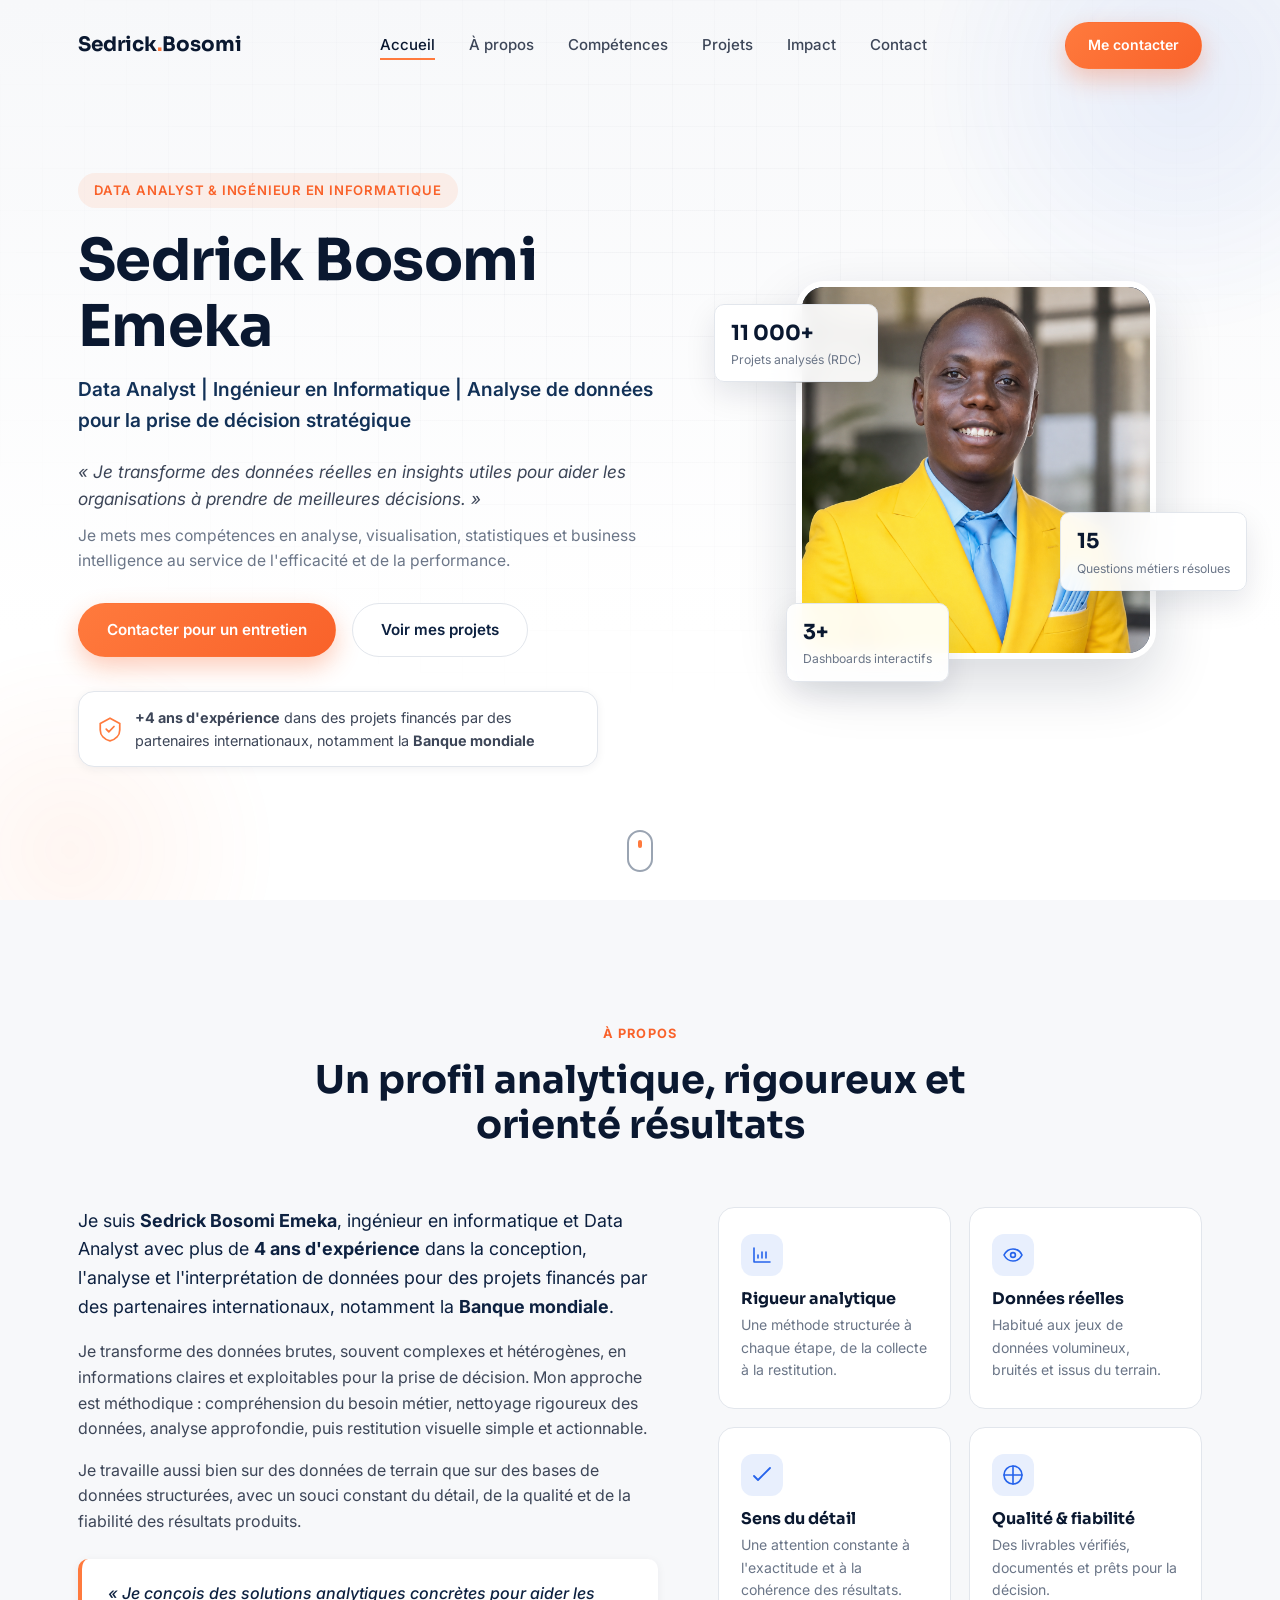
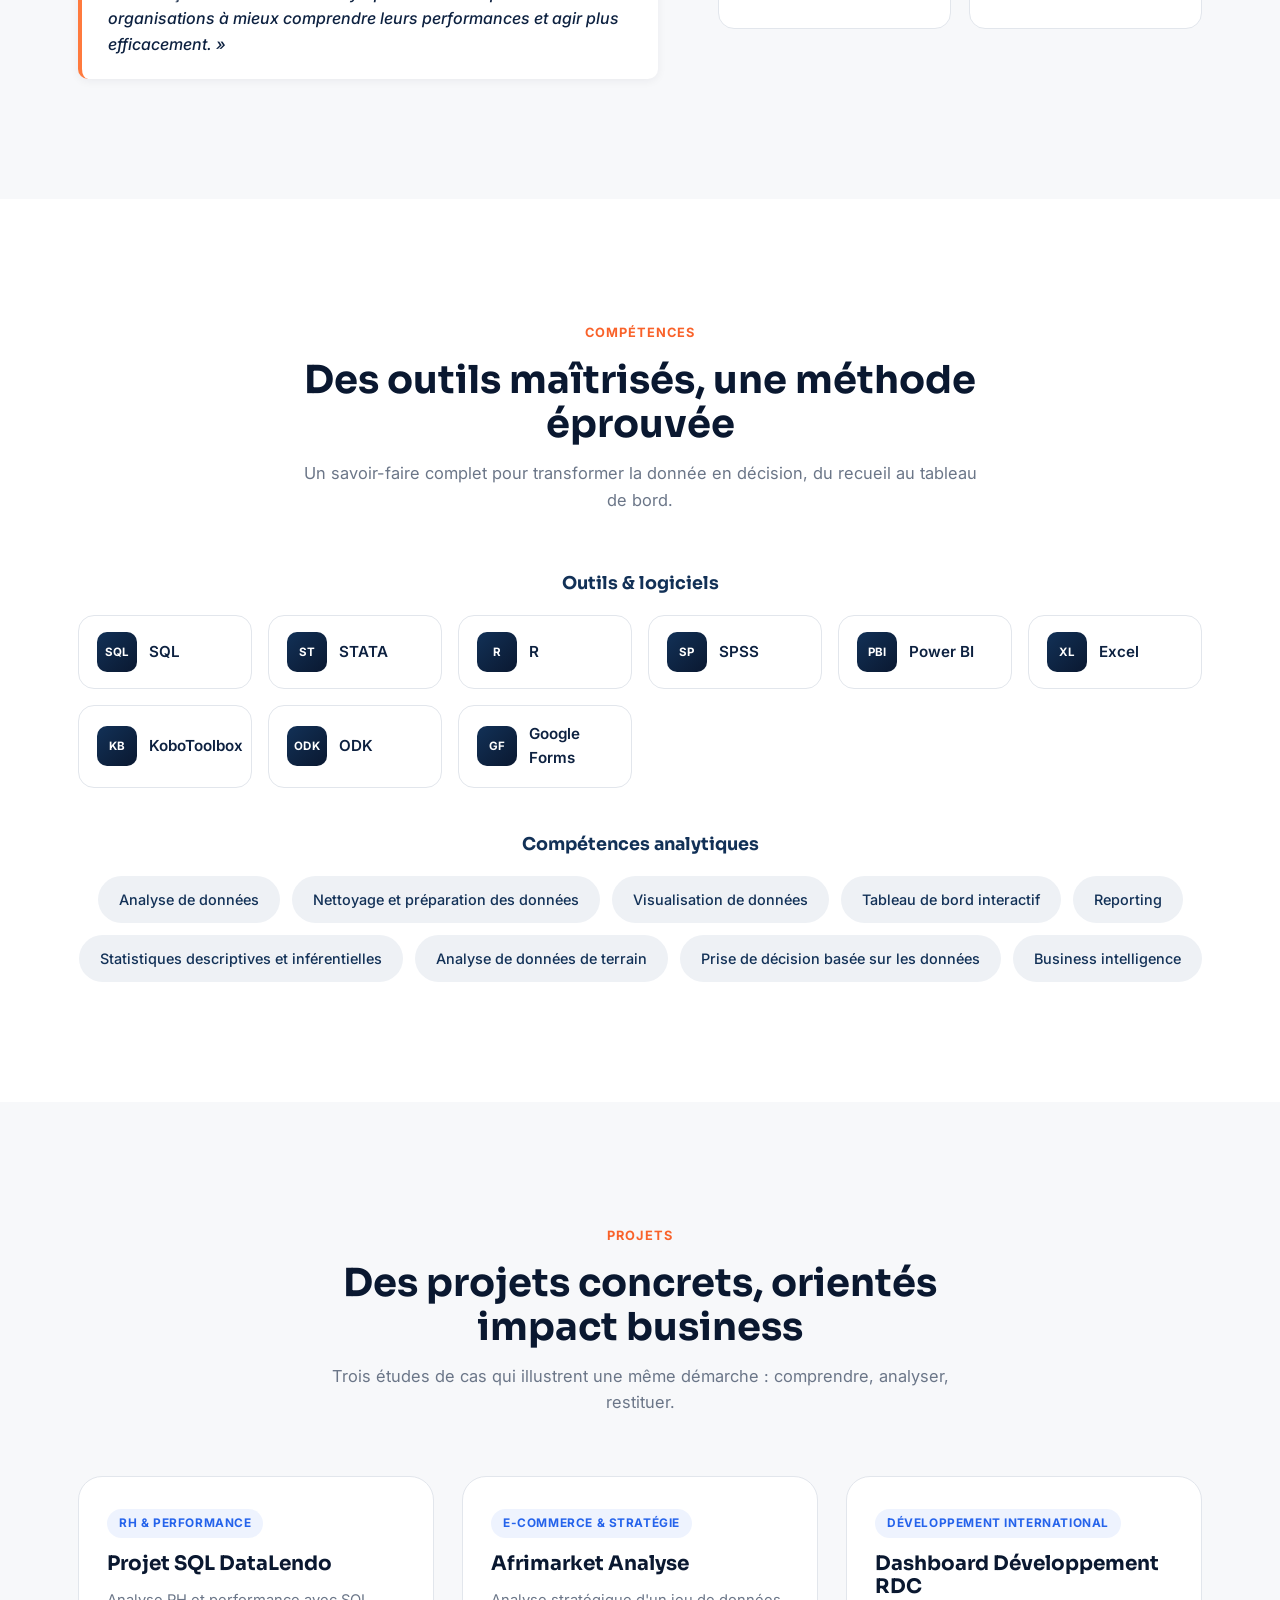
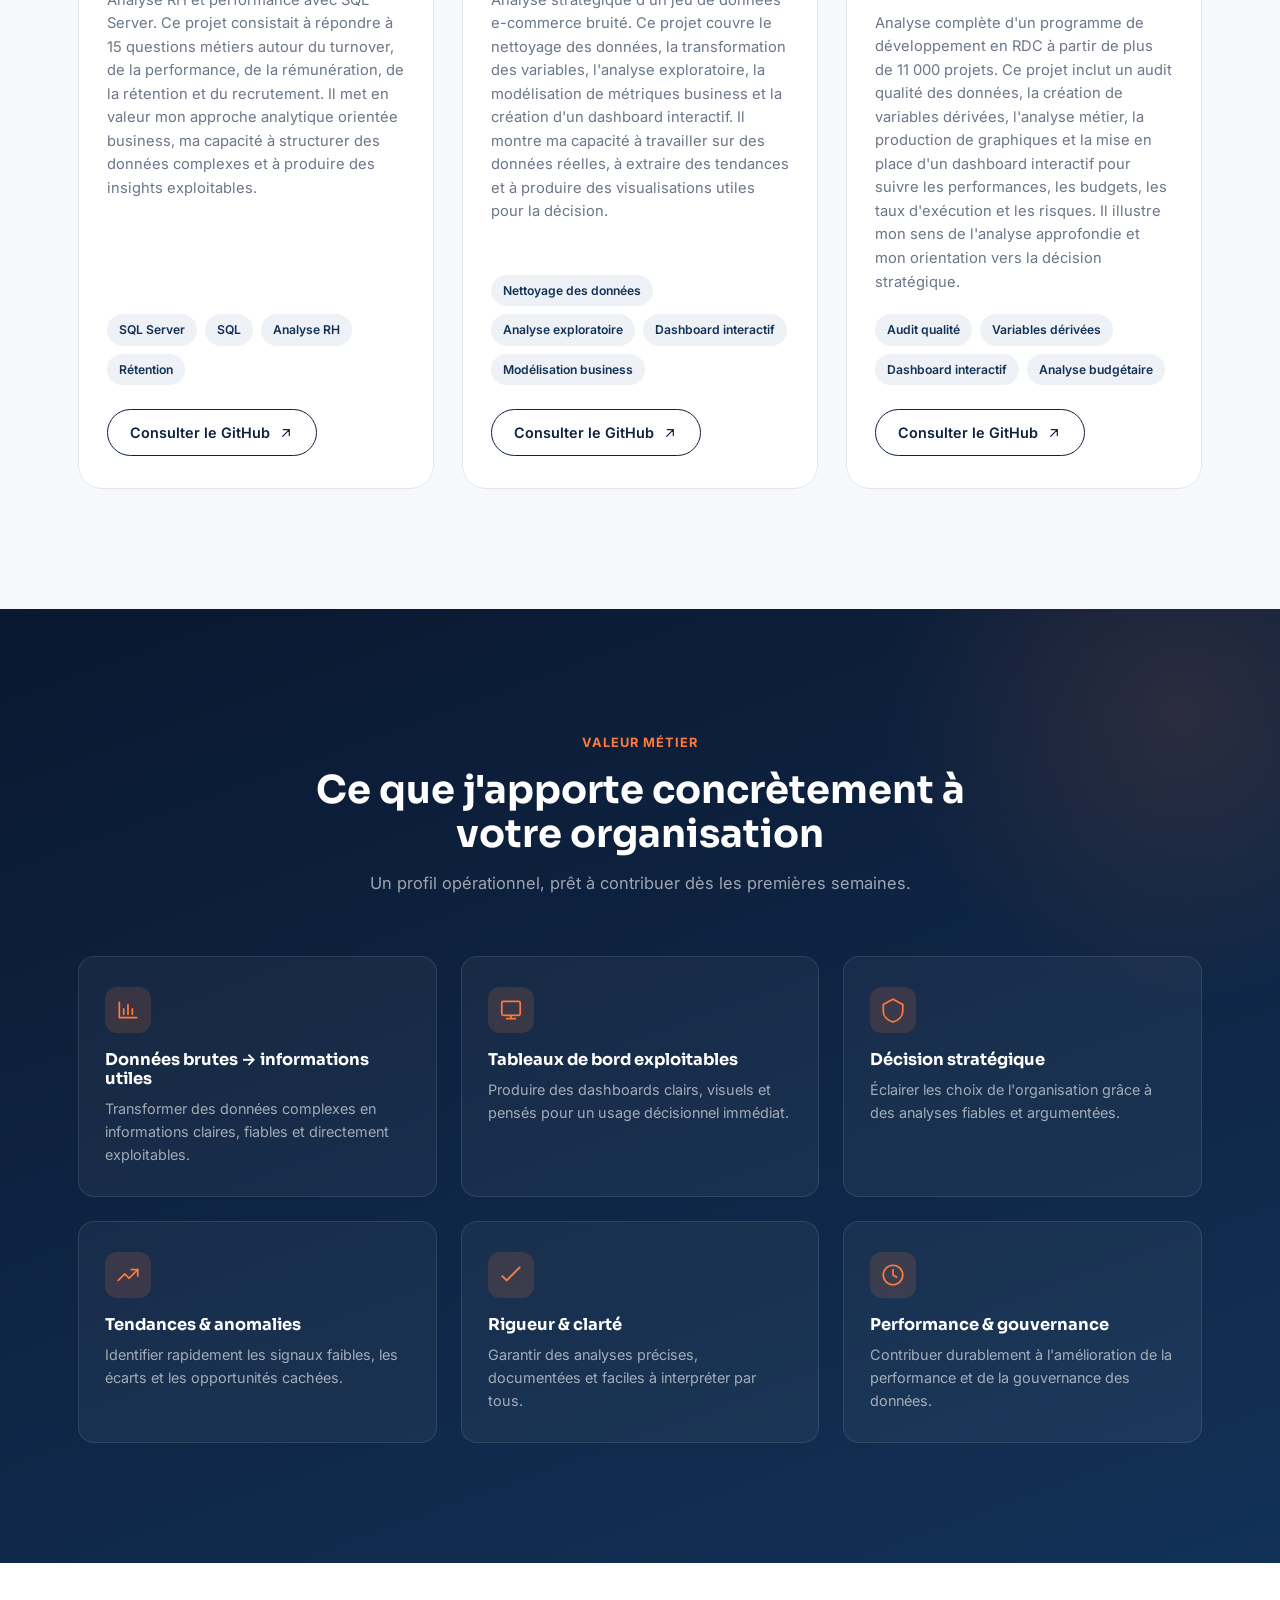
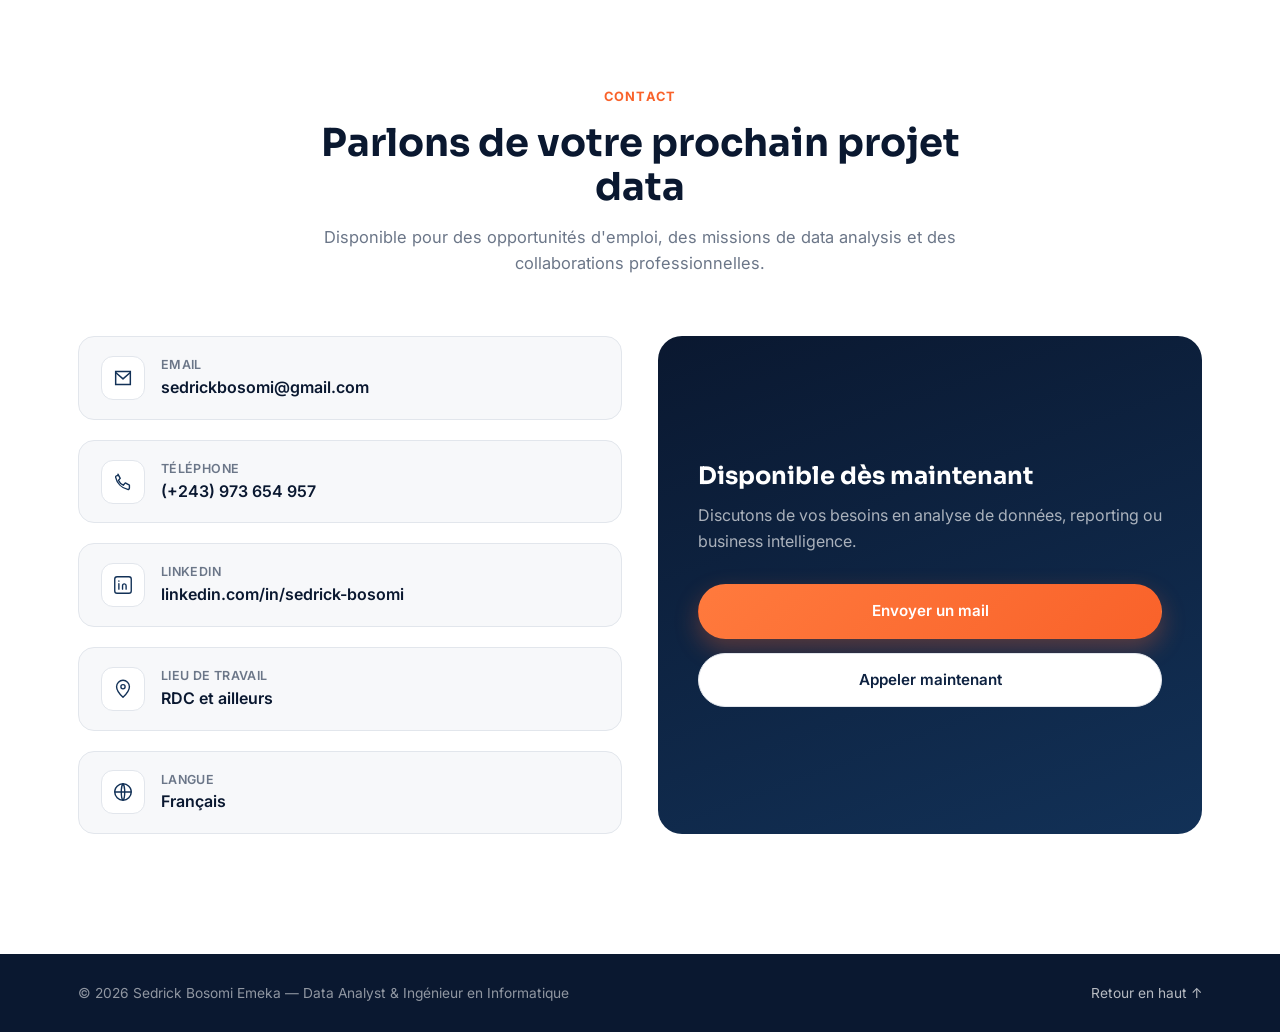
==== index.html @ 761e0c71 "Initial commit: portfolio Sedrick Bosomi Emeka Site vitrine one-page (HTML/CSS/JS) pour Data Analyst" ====
<!DOCTYPE html>
<html lang="fr">
<head>
<meta charset="UTF-8">
<meta name="viewport" content="width=device-width, initial-scale=1.0">
<title>Sedrick Bosomi Emeka — Data Analyst & Ingénieur en Informatique</title>
<meta name="description" content="Sedrick Bosomi Emeka, Data Analyst et Ingénieur en Informatique. Plus de 4 ans d'expérience en analyse de données, tableaux de bord et business intelligence pour des projets financés par des partenaires internationaux, dont la Banque mondiale.">
<meta name="keywords" content="Data Analyst, Ingénieur informatique, SQL, Power BI, STATA, R, SPSS, Analyse de données, Business Intelligence, RDC">
<meta name="author" content="Sedrick Bosomi Emeka">

<meta property="og:type" content="website">
<meta property="og:title" content="Sedrick Bosomi Emeka — Data Analyst & Ingénieur en Informatique">
<meta property="og:description" content="Je transforme des données réelles en insights utiles pour aider les organisations à prendre de meilleures décisions.">
<meta property="og:image" content="assets/prof.png">

<link rel="icon" type="image/png" href="assets/prof.png">

<link rel="preconnect" href="https://fonts.googleapis.com">
<link rel="preconnect" href="https://fonts.gstatic.com" crossorigin>
<link href="https://fonts.googleapis.com/css2?family=Sora:wght@400;500;600;700;800&family=Inter:wght@400;500;600;700&display=swap" rel="stylesheet">

<link rel="stylesheet" href="css/style.css">
</head>
<body>

<div id="progress-bar"></div>

<header class="site-header" id="site-header">
  <div class="container header-inner">
    <a href="#accueil" class="logo">Sedrick<span>.</span>Bosomi</a>

    <nav class="main-nav" id="main-nav">
      <ul>
        <li><a href="#accueil" class="nav-link active">Accueil</a></li>
        <li><a href="#apropos" class="nav-link">À propos</a></li>
        <li><a href="#competences" class="nav-link">Compétences</a></li>
        <li><a href="#projets" class="nav-link">Projets</a></li>
        <li><a href="#impact" class="nav-link">Impact</a></li>
        <li><a href="#contact" class="nav-link">Contact</a></li>
      </ul>
    </nav>

    <a href="#contact" class="btn btn-primary btn-nav">Me contacter</a>

    <button class="nav-toggle" id="nav-toggle" aria-label="Ouvrir le menu" aria-expanded="false">
      <span></span><span></span><span></span>
    </button>
  </div>
</header>

<main>

  <!-- ================= HERO ================= -->
  <section id="accueil" class="hero">
    <div class="hero-bg-shape shape-1"></div>
    <div class="hero-bg-shape shape-2"></div>
    <div class="hero-grid-overlay"></div>

    <div class="container hero-inner">
      <div class="hero-text reveal">
        <span class="eyebrow">Data Analyst &amp; Ingénieur en Informatique</span>
        <h1>Sedrick Bosomi Emeka</h1>
        <p class="hero-role">Data Analyst | Ingénieur en Informatique | Analyse de données pour la prise de décision stratégique</p>

        <p class="hero-tagline">« Je transforme des données réelles en insights utiles pour aider les organisations à prendre de meilleures décisions. »</p>
        <p class="hero-tagline hero-tagline-secondary">Je mets mes compétences en analyse, visualisation, statistiques et business intelligence au service de l'efficacité et de la performance.</p>

        <div class="hero-cta">
          <a href="#contact" class="btn btn-primary">Contacter pour un entretien</a>
          <a href="#projets" class="btn btn-secondary">Voir mes projets</a>
        </div>

        <div class="hero-badge">
          <svg viewBox="0 0 24 24" class="icon"><path d="M12 2 3 7v6c0 5 3.8 8.7 9 10 5.2-1.3 9-5 9-10V7l-9-5Z" fill="none" stroke="currentColor" stroke-width="1.6"/><path d="m8.5 12.2 2.4 2.4 4.8-4.9" fill="none" stroke="currentColor" stroke-width="1.6" stroke-linecap="round" stroke-linejoin="round"/></svg>
          <span><strong>+4 ans d'expérience</strong> dans des projets financés par des partenaires internationaux, notamment la <strong>Banque mondiale</strong></span>
        </div>
      </div>

      <div class="hero-visual reveal">
        <div class="hero-photo-frame">
          <img src="assets/prof.png" alt="Portrait de Sedrick Bosomi Emeka" class="hero-photo">
        </div>

        <div class="float-card card-1">
          <span class="float-number">11 000+</span>
          <span class="float-label">Projets analysés (RDC)</span>
        </div>
        <div class="float-card card-2">
          <span class="float-number">15</span>
          <span class="float-label">Questions métiers résolues</span>
        </div>
        <div class="float-card card-3">
          <span class="float-number">3+</span>
          <span class="float-label">Dashboards interactifs</span>
        </div>
      </div>
    </div>

    <a href="#apropos" class="scroll-cue" aria-label="Défiler vers le bas">
      <span></span>
    </a>
  </section>

  <!-- ================= A PROPOS ================= -->
  <section id="apropos" class="section apropos">
    <div class="container">
      <div class="section-head reveal">
        <span class="section-tag">À propos</span>
        <h2>Un profil analytique, rigoureux et orienté résultats</h2>
      </div>

      <div class="apropos-grid">
        <div class="apropos-text reveal">
          <p class="lead">Je suis <strong>Sedrick Bosomi Emeka</strong>, ingénieur en informatique et Data Analyst avec plus de <strong>4 ans d'expérience</strong> dans la conception, l'analyse et l'interprétation de données pour des projets financés par des partenaires internationaux, notamment la <strong>Banque mondiale</strong>.</p>

          <p>Je transforme des données brutes, souvent complexes et hétérogènes, en informations claires et exploitables pour la prise de décision. Mon approche est méthodique : compréhension du besoin métier, nettoyage rigoureux des données, analyse approfondie, puis restitution visuelle simple et actionnable.</p>

          <p>Je travaille aussi bien sur des données de terrain que sur des bases de données structurées, avec un souci constant du détail, de la qualité et de la fiabilité des résultats produits.</p>

          <blockquote class="quote-highlight">
            « Je conçois des solutions analytiques concrètes pour aider les organisations à mieux comprendre leurs performances et agir plus efficacement. »
          </blockquote>
        </div>

        <div class="apropos-cards reveal">
          <div class="mini-card">
            <div class="mini-card-icon">
              <svg viewBox="0 0 24 24"><path d="M4 19V5m0 14h16M8 15v-3m4 3V9m4 6v-6" fill="none" stroke="currentColor" stroke-width="1.6" stroke-linecap="round"/></svg>
            </div>
            <h3>Rigueur analytique</h3>
            <p>Une méthode structurée à chaque étape, de la collecte à la restitution.</p>
          </div>
          <div class="mini-card">
            <div class="mini-card-icon">
              <svg viewBox="0 0 24 24"><path d="M3 12c2-4 5-6 9-6s7 2 9 6c-2 4-5 6-9 6s-7-2-9-6Z" fill="none" stroke="currentColor" stroke-width="1.6"/><circle cx="12" cy="12" r="2.4" fill="none" stroke="currentColor" stroke-width="1.6"/></svg>
            </div>
            <h3>Données réelles</h3>
            <p>Habitué aux jeux de données volumineux, bruités et issus du terrain.</p>
          </div>
          <div class="mini-card">
            <div class="mini-card-icon">
              <svg viewBox="0 0 24 24"><path d="m4 13 4 4L20 5" fill="none" stroke="currentColor" stroke-width="1.8" stroke-linecap="round" stroke-linejoin="round"/></svg>
            </div>
            <h3>Sens du détail</h3>
            <p>Une attention constante à l'exactitude et à la cohérence des résultats.</p>
          </div>
          <div class="mini-card">
            <div class="mini-card-icon">
              <svg viewBox="0 0 24 24"><path d="M12 3v18M3 12h18" stroke="currentColor" stroke-width="1.6" stroke-linecap="round"/><circle cx="12" cy="12" r="9" fill="none" stroke="currentColor" stroke-width="1.6"/></svg>
            </div>
            <h3>Qualité &amp; fiabilité</h3>
            <p>Des livrables vérifiés, documentés et prêts pour la décision.</p>
          </div>
        </div>
      </div>
    </div>
  </section>

  <!-- ================= COMPETENCES ================= -->
  <section id="competences" class="section competences">
    <div class="container">
      <div class="section-head reveal">
        <span class="section-tag">Compétences</span>
        <h2>Des outils maîtrisés, une méthode éprouvée</h2>
        <p class="section-sub">Un savoir-faire complet pour transformer la donnée en décision, du recueil au tableau de bord.</p>
      </div>

      <div class="skills-block reveal">
        <h3 class="skills-subtitle">Outils &amp; logiciels</h3>
        <div class="tools-grid">
          <div class="tool-card"><span class="tool-badge">SQL</span><span>SQL</span></div>
          <div class="tool-card"><span class="tool-badge">ST</span><span>STATA</span></div>
          <div class="tool-card"><span class="tool-badge">R</span><span>R</span></div>
          <div class="tool-card"><span class="tool-badge">SP</span><span>SPSS</span></div>
          <div class="tool-card"><span class="tool-badge">PBI</span><span>Power BI</span></div>
          <div class="tool-card"><span class="tool-badge">XL</span><span>Excel</span></div>
          <div class="tool-card"><span class="tool-badge">KB</span><span>KoboToolbox</span></div>
          <div class="tool-card"><span class="tool-badge">ODK</span><span>ODK</span></div>
          <div class="tool-card"><span class="tool-badge">GF</span><span>Google Forms</span></div>
        </div>
      </div>

      <div class="skills-block reveal">
        <h3 class="skills-subtitle">Compétences analytiques</h3>
        <div class="pills-wrap">
          <span class="pill">Analyse de données</span>
          <span class="pill">Nettoyage et préparation des données</span>
          <span class="pill">Visualisation de données</span>
          <span class="pill">Tableau de bord interactif</span>
          <span class="pill">Reporting</span>
          <span class="pill">Statistiques descriptives et inférentielles</span>
          <span class="pill">Analyse de données de terrain</span>
          <span class="pill">Prise de décision basée sur les données</span>
          <span class="pill">Business intelligence</span>
        </div>
      </div>
    </div>
  </section>

  <!-- ================= PROJETS ================= -->
  <section id="projets" class="section projets">
    <div class="container">
      <div class="section-head reveal">
        <span class="section-tag">Projets</span>
        <h2>Des projets concrets, orientés impact business</h2>
        <p class="section-sub">Trois études de cas qui illustrent une même démarche : comprendre, analyser, restituer.</p>
      </div>

      <div class="projects-grid">

        <article class="project-card reveal">
          <div class="project-top">
            <span class="project-category">RH &amp; Performance</span>
            <h3>Projet SQL DataLendo</h3>
          </div>
          <p class="project-desc">Analyse RH et performance avec SQL Server. Ce projet consistait à répondre à 15 questions métiers autour du turnover, de la performance, de la rémunération, de la rétention et du recrutement. Il met en valeur mon approche analytique orientée business, ma capacité à structurer des données complexes et à produire des insights exploitables.</p>
          <div class="project-tags">
            <span>SQL Server</span><span>SQL</span><span>Analyse RH</span><span>Rétention</span>
          </div>
          <a href="https://github.com/sedrickbosomi-data-analyst/Projet_SQL_DataLendo" target="_blank" rel="noopener noreferrer" class="btn btn-outline project-link">
            Consulter le GitHub
            <svg viewBox="0 0 24 24"><path d="M7 17 17 7M8 7h9v9" fill="none" stroke="currentColor" stroke-width="1.8" stroke-linecap="round" stroke-linejoin="round"/></svg>
          </a>
        </article>

        <article class="project-card reveal">
          <div class="project-top">
            <span class="project-category">E-commerce &amp; Stratégie</span>
            <h3>Afrimarket Analyse</h3>
          </div>
          <p class="project-desc">Analyse stratégique d'un jeu de données e-commerce bruité. Ce projet couvre le nettoyage des données, la transformation des variables, l'analyse exploratoire, la modélisation de métriques business et la création d'un dashboard interactif. Il montre ma capacité à travailler sur des données réelles, à extraire des tendances et à produire des visualisations utiles pour la décision.</p>
          <div class="project-tags">
            <span>Nettoyage des données</span><span>Analyse exploratoire</span><span>Dashboard interactif</span><span>Modélisation business</span>
          </div>
          <a href="https://github.com/sedrickbosomi-data-analyst/afrimarket-analyse" target="_blank" rel="noopener noreferrer" class="btn btn-outline project-link">
            Consulter le GitHub
            <svg viewBox="0 0 24 24"><path d="M7 17 17 7M8 7h9v9" fill="none" stroke="currentColor" stroke-width="1.8" stroke-linecap="round" stroke-linejoin="round"/></svg>
          </a>
        </article>

        <article class="project-card reveal">
          <div class="project-top">
            <span class="project-category">Développement international</span>
            <h3>Dashboard Développement RDC</h3>
          </div>
          <p class="project-desc">Analyse complète d'un programme de développement en RDC à partir de plus de 11 000 projets. Ce projet inclut un audit qualité des données, la création de variables dérivées, l'analyse métier, la production de graphiques et la mise en place d'un dashboard interactif pour suivre les performances, les budgets, les taux d'exécution et les risques. Il illustre mon sens de l'analyse approfondie et mon orientation vers la décision stratégique.</p>
          <div class="project-tags">
            <span>Audit qualité</span><span>Variables dérivées</span><span>Dashboard interactif</span><span>Analyse budgétaire</span>
          </div>
          <a href="https://github.com/sedrickbosomi-data-analyst/dashboard-developpement-rdc" target="_blank" rel="noopener noreferrer" class="btn btn-outline project-link">
            Consulter le GitHub
            <svg viewBox="0 0 24 24"><path d="M7 17 17 7M8 7h9v9" fill="none" stroke="currentColor" stroke-width="1.8" stroke-linecap="round" stroke-linejoin="round"/></svg>
          </a>
        </article>

      </div>
    </div>
  </section>

  <!-- ================= IMPACT / VALEUR METIER ================= -->
  <section id="impact" class="section impact">
    <div class="container">
      <div class="section-head reveal light">
        <span class="section-tag section-tag-light">Valeur métier</span>
        <h2>Ce que j'apporte concrètement à votre organisation</h2>
        <p class="section-sub section-sub-light">Un profil opérationnel, prêt à contribuer dès les premières semaines.</p>
      </div>

      <div class="impact-grid">
        <div class="impact-card reveal">
          <div class="impact-icon">
            <svg viewBox="0 0 24 24"><path d="M4 19V5m0 14h16M8 16V11m4 5V7m4 9v-5" fill="none" stroke="currentColor" stroke-width="1.6" stroke-linecap="round"/></svg>
          </div>
          <h3>Données brutes → informations utiles</h3>
          <p>Transformer des données complexes en informations claires, fiables et directement exploitables.</p>
        </div>

        <div class="impact-card reveal">
          <div class="impact-icon">
            <svg viewBox="0 0 24 24"><rect x="3.5" y="4" width="17" height="13" rx="1.5" fill="none" stroke="currentColor" stroke-width="1.6"/><path d="M8 20h8M12 17v3" stroke="currentColor" stroke-width="1.6" stroke-linecap="round"/></svg>
          </div>
          <h3>Tableaux de bord exploitables</h3>
          <p>Produire des dashboards clairs, visuels et pensés pour un usage décisionnel immédiat.</p>
        </div>

        <div class="impact-card reveal">
          <div class="impact-icon">
            <svg viewBox="0 0 24 24"><path d="M12 2 3 7v6c0 5 3.8 8.7 9 10 5.2-1.3 9-5 9-10V7l-9-5Z" fill="none" stroke="currentColor" stroke-width="1.6"/></svg>
          </div>
          <h3>Décision stratégique</h3>
          <p>Éclairer les choix de l'organisation grâce à des analyses fiables et argumentées.</p>
        </div>

        <div class="impact-card reveal">
          <div class="impact-icon">
            <svg viewBox="0 0 24 24"><path d="M3 17 9 11l4 4 8-8" fill="none" stroke="currentColor" stroke-width="1.6" stroke-linecap="round" stroke-linejoin="round"/><path d="M15 7h6v6" fill="none" stroke="currentColor" stroke-width="1.6" stroke-linecap="round" stroke-linejoin="round"/></svg>
          </div>
          <h3>Tendances &amp; anomalies</h3>
          <p>Identifier rapidement les signaux faibles, les écarts et les opportunités cachées.</p>
        </div>

        <div class="impact-card reveal">
          <div class="impact-icon">
            <svg viewBox="0 0 24 24"><path d="m4 13 4 4L20 5" fill="none" stroke="currentColor" stroke-width="1.8" stroke-linecap="round" stroke-linejoin="round"/></svg>
          </div>
          <h3>Rigueur &amp; clarté</h3>
          <p>Garantir des analyses précises, documentées et faciles à interpréter par tous.</p>
        </div>

        <div class="impact-card reveal">
          <div class="impact-icon">
            <svg viewBox="0 0 24 24"><circle cx="12" cy="12" r="9" fill="none" stroke="currentColor" stroke-width="1.6"/><path d="M12 7v5l3.5 2" fill="none" stroke="currentColor" stroke-width="1.6" stroke-linecap="round" stroke-linejoin="round"/></svg>
          </div>
          <h3>Performance &amp; gouvernance</h3>
          <p>Contribuer durablement à l'amélioration de la performance et de la gouvernance des données.</p>
        </div>
      </div>
    </div>
  </section>

  <!-- ================= CONTACT ================= -->
  <section id="contact" class="section contact">
    <div class="container">
      <div class="section-head reveal">
        <span class="section-tag">Contact</span>
        <h2>Parlons de votre prochain projet data</h2>
        <p class="section-sub">Disponible pour des opportunités d'emploi, des missions de data analysis et des collaborations professionnelles.</p>
      </div>

      <div class="contact-grid">
        <div class="contact-info reveal">
          <div class="contact-item">
            <div class="contact-icon">
              <svg viewBox="0 0 24 24"><path d="M4 5h16v14H4z" fill="none" stroke="currentColor" stroke-width="1.6"/><path d="m4 6 8 7 8-7" fill="none" stroke="currentColor" stroke-width="1.6" stroke-linecap="round" stroke-linejoin="round"/></svg>
            </div>
            <div>
              <span class="contact-label">Email</span>
              <a href="mailto:sedrickbosomi@gmail.com">sedrickbosomi@gmail.com</a>
            </div>
          </div>

          <div class="contact-item">
            <div class="contact-icon">
              <svg viewBox="0 0 24 24"><path d="M6.5 3.5 9 8l-2 2.2c1 2.3 2.9 4.2 5.3 5.3L14.5 13l4.5 2.5v3c0 1-.9 1.8-1.9 1.6C10.6 18.6 5.4 13.4 4 6.9c-.2-1 .6-1.9 1.6-1.9h.9Z" fill="none" stroke="currentColor" stroke-width="1.5" stroke-linecap="round" stroke-linejoin="round"/></svg>
            </div>
            <div>
              <span class="contact-label">Téléphone</span>
              <a href="tel:+243973654957">(+243) 973 654 957</a>
            </div>
          </div>

          <div class="contact-item">
            <div class="contact-icon">
              <svg viewBox="0 0 24 24"><rect x="3" y="3" width="18" height="18" rx="2.5" fill="none" stroke="currentColor" stroke-width="1.5"/><path d="M7.5 10.5v6M7.5 7.7v.1M11.5 16.5v-3.7c0-1.2.8-2 2-2s1.9.8 1.9 2v3.7" fill="none" stroke="currentColor" stroke-width="1.5" stroke-linecap="round"/></svg>
            </div>
            <div>
              <span class="contact-label">LinkedIn</span>
              <a href="https://www.linkedin.com/in/sedrick-bosomi" target="_blank" rel="noopener noreferrer">linkedin.com/in/sedrick-bosomi</a>
            </div>
          </div>

          <div class="contact-item">
            <div class="contact-icon">
              <svg viewBox="0 0 24 24"><path d="M12 21s7-6.5 7-11.5A7 7 0 0 0 5 9.5C5 14.5 12 21 12 21Z" fill="none" stroke="currentColor" stroke-width="1.5" stroke-linejoin="round"/><circle cx="12" cy="9.5" r="2.3" fill="none" stroke="currentColor" stroke-width="1.5"/></svg>
            </div>
            <div>
              <span class="contact-label">Lieu de travail</span>
              <span>RDC et ailleurs</span>
            </div>
          </div>

          <div class="contact-item">
            <div class="contact-icon">
              <svg viewBox="0 0 24 24"><circle cx="12" cy="12" r="9" fill="none" stroke="currentColor" stroke-width="1.6"/><path d="M3 12h18M12 3c2.5 2.6 2.5 15.4 0 18M12 3c-2.5 2.6-2.5 15.4 0 18" fill="none" stroke="currentColor" stroke-width="1.5"/></svg>
            </div>
            <div>
              <span class="contact-label">Langue</span>
              <span>Français</span>
            </div>
          </div>
        </div>

        <div class="contact-cta reveal">
          <h3>Disponible dès maintenant</h3>
          <p>Discutons de vos besoins en analyse de données, reporting ou business intelligence.</p>
          <div class="contact-buttons">
            <a href="mailto:sedrickbosomi@gmail.com" class="btn btn-primary btn-block">Envoyer un mail</a>
            <a href="tel:+243973654957" class="btn btn-secondary btn-block">Appeler maintenant</a>
          </div>
        </div>
      </div>
    </div>
  </section>

</main>

<footer class="site-footer">
  <div class="container footer-inner">
    <span>© <span id="year"></span> Sedrick Bosomi Emeka — Data Analyst &amp; Ingénieur en Informatique</span>
    <a href="#accueil" class="back-top">Retour en haut ↑</a>
  </div>
</footer>

<script src="js/script.js"></script>
</body>
</html>
---- css/style.css ----
/* =========================================================
   Sedrick Bosomi Emeka — Portfolio
   Palette premium : Bleu nuit / Gris / Blanc / Orange
========================================================= */

:root {
  --navy-950: #0a1830;
  --navy-900: #0d2140;
  --navy-800: #123157;
  --navy-700: #1a4171;
  --blue-600: #2563eb;
  --blue-500: #3b82f6;
  --orange-500: #ff7a3d;
  --orange-600: #f9622a;
  --gray-50: #f7f8fa;
  --gray-100: #eef1f5;
  --gray-200: #e2e6ec;
  --gray-400: #9aa4b2;
  --gray-500: #6b7688;
  --gray-700: #3d4658;
  --white: #ffffff;

  --font-head: "Sora", "Inter", sans-serif;
  --font-body: "Inter", sans-serif;

  --radius-sm: 10px;
  --radius-md: 16px;
  --radius-lg: 24px;

  --shadow-sm: 0 2px 10px rgba(10, 24, 48, 0.06);
  --shadow-md: 0 12px 30px rgba(10, 24, 48, 0.10);
  --shadow-lg: 0 24px 60px rgba(10, 24, 48, 0.16);

  --container: 1180px;
  --transition: 0.35s cubic-bezier(.4,0,.2,1);
}

* { box-sizing: border-box; margin: 0; padding: 0; }

html { scroll-behavior: smooth; }

body {
  font-family: var(--font-body);
  color: var(--gray-700);
  background: var(--white);
  line-height: 1.6;
  -webkit-font-smoothing: antialiased;
  overflow-x: hidden;
}

h1, h2, h3, h4 {
  font-family: var(--font-head);
  color: var(--navy-950);
  line-height: 1.15;
  font-weight: 700;
}

a { text-decoration: none; color: inherit; }
ul { list-style: none; }
img { max-width: 100%; display: block; }
svg { width: 100%; height: 100%; }

.container {
  max-width: var(--container);
  margin: 0 auto;
  padding: 0 28px;
}

/* ---------- Progress bar ---------- */
#progress-bar {
  position: fixed;
  top: 0; left: 0;
  height: 3px;
  width: 0%;
  background: linear-gradient(90deg, var(--orange-500), var(--blue-500));
  z-index: 1200;
  transition: width 0.1s ease-out;
}

/* ---------- Buttons ---------- */
.btn {
  display: inline-flex;
  align-items: center;
  gap: 8px;
  padding: 14px 28px;
  border-radius: 999px;
  font-weight: 600;
  font-size: 0.95rem;
  transition: var(--transition);
  white-space: nowrap;
  border: 1.5px solid transparent;
  cursor: pointer;
}
.btn svg { width: 16px; height: 16px; }

.btn-primary {
  background: linear-gradient(135deg, var(--orange-500), var(--orange-600));
  color: var(--white);
  box-shadow: 0 10px 24px rgba(249, 98, 42, 0.32);
}
.btn-primary:hover {
  transform: translateY(-2px);
  box-shadow: 0 14px 30px rgba(249, 98, 42, 0.4);
}

.btn-secondary {
  background: var(--white);
  color: var(--navy-900);
  border-color: var(--gray-200);
}
.btn-secondary:hover {
  border-color: var(--navy-800);
  transform: translateY(-2px);
}

.btn-outline {
  background: transparent;
  color: var(--navy-900);
  border-color: var(--navy-900);
  padding: 11px 22px;
  font-size: 0.9rem;
}
.btn-outline:hover {
  background: var(--navy-900);
  color: var(--white);
}

.btn-block { width: 100%; justify-content: center; }

.btn-nav { padding: 11px 22px; font-size: 0.88rem; }

/* =========================================================
   HEADER / NAV
========================================================= */
.site-header {
  position: fixed;
  top: 0; left: 0; right: 0;
  z-index: 1000;
  background: rgba(255, 255, 255, 0);
  transition: background var(--transition), box-shadow var(--transition), backdrop-filter var(--transition);
  padding: 22px 0;
}
.site-header.scrolled {
  background: rgba(255, 255, 255, 0.88);
  backdrop-filter: blur(14px);
  box-shadow: var(--shadow-sm);
  padding: 14px 0;
}

.header-inner {
  display: flex;
  align-items: center;
  justify-content: space-between;
  gap: 24px;
}

.logo {
  font-family: var(--font-head);
  font-weight: 700;
  font-size: 1.25rem;
  color: var(--navy-950);
  flex-shrink: 0;
}
.logo span { color: var(--orange-500); }

.main-nav ul {
  display: flex;
  gap: 34px;
}
.nav-link {
  font-size: 0.94rem;
  font-weight: 500;
  color: var(--gray-700);
  position: relative;
  padding: 4px 0;
  transition: color var(--transition);
}
.nav-link::after {
  content: "";
  position: absolute;
  left: 0; bottom: -2px;
  width: 0; height: 2px;
  background: var(--orange-500);
  transition: width var(--transition);
}
.nav-link:hover, .nav-link.active { color: var(--navy-950); }
.nav-link:hover::after, .nav-link.active::after { width: 100%; }

.nav-toggle {
  display: none;
  flex-direction: column;
  justify-content: center;
  gap: 5px;
  width: 40px;
  height: 40px;
  background: none;
  border: none;
  cursor: pointer;
}
.nav-toggle span {
  height: 2px;
  width: 100%;
  background: var(--navy-950);
  border-radius: 2px;
  transition: var(--transition);
}

/* =========================================================
   HERO
========================================================= */
.hero {
  position: relative;
  min-height: 100vh;
  display: flex;
  align-items: center;
  padding: 140px 0 100px;
  background: linear-gradient(180deg, var(--gray-50) 0%, var(--white) 70%);
  overflow: hidden;
}

.hero-bg-shape {
  position: absolute;
  border-radius: 50%;
  filter: blur(10px);
  opacity: 0.5;
  z-index: 0;
}
.shape-1 {
  width: 520px; height: 520px;
  background: radial-gradient(circle, rgba(37,99,235,0.16), transparent 70%);
  top: -180px; right: -160px;
}
.shape-2 {
  width: 420px; height: 420px;
  background: radial-gradient(circle, rgba(255,122,61,0.14), transparent 70%);
  bottom: -160px; left: -140px;
}
.hero-grid-overlay {
  position: absolute;
  inset: 0;
  background-image:
    linear-gradient(rgba(10,24,48,0.03) 1px, transparent 1px),
    linear-gradient(90deg, rgba(10,24,48,0.03) 1px, transparent 1px);
  background-size: 42px 42px;
  mask-image: radial-gradient(ellipse 60% 50% at 50% 30%, black, transparent);
  z-index: 0;
}

.hero-inner {
  position: relative;
  z-index: 1;
  display: grid;
  grid-template-columns: 1.15fr 0.85fr;
  gap: 60px;
  align-items: center;
}

.eyebrow {
  display: inline-block;
  font-size: 0.82rem;
  font-weight: 600;
  letter-spacing: 0.06em;
  text-transform: uppercase;
  color: var(--orange-600);
  background: rgba(255, 122, 61, 0.1);
  padding: 7px 16px;
  border-radius: 999px;
  margin-bottom: 20px;
}

.hero-text h1 {
  font-size: clamp(2.4rem, 5vw, 3.6rem);
  margin-bottom: 14px;
  letter-spacing: -0.01em;
}

.hero-role {
  font-size: clamp(1.02rem, 2vw, 1.2rem);
  font-weight: 600;
  color: var(--navy-800);
  margin-bottom: 22px;
}

.hero-tagline {
  font-size: 1.08rem;
  color: var(--gray-700);
  max-width: 560px;
  margin-bottom: 10px;
  font-style: italic;
}
.hero-tagline-secondary {
  font-style: normal;
  font-size: 0.98rem;
  color: var(--gray-500);
  margin-bottom: 30px;
}

.hero-cta {
  display: flex;
  gap: 16px;
  flex-wrap: wrap;
  margin-bottom: 34px;
}

.hero-badge {
  display: flex;
  align-items: center;
  gap: 12px;
  background: var(--white);
  border: 1px solid var(--gray-200);
  padding: 14px 18px;
  border-radius: var(--radius-md);
  box-shadow: var(--shadow-sm);
  max-width: 520px;
  font-size: 0.9rem;
  color: var(--gray-700);
}
.hero-badge .icon {
  width: 26px; height: 26px;
  flex-shrink: 0;
  color: var(--orange-500);
}

.hero-visual {
  position: relative;
  display: flex;
  justify-content: center;
  align-items: center;
}

.hero-photo-frame {
  position: relative;
  width: min(360px, 80%);
  aspect-ratio: 1 / 1.05;
  border-radius: 28px;
  overflow: hidden;
  box-shadow: var(--shadow-lg);
  border: 6px solid var(--white);
  background: var(--navy-900);
}
.hero-photo {
  width: 100%;
  height: 100%;
  object-fit: cover;
}

.float-card {
  position: absolute;
  background: rgba(255, 255, 255, 0.92);
  backdrop-filter: blur(10px);
  border: 1px solid var(--gray-200);
  border-radius: var(--radius-sm);
  padding: 12px 16px;
  box-shadow: var(--shadow-md);
  display: flex;
  flex-direction: column;
  min-width: 148px;
  animation: floaty 5s ease-in-out infinite;
}
.float-number {
  font-family: var(--font-head);
  font-weight: 700;
  font-size: 1.3rem;
  color: var(--navy-950);
}
.float-label {
  font-size: 0.76rem;
  color: var(--gray-500);
}
.card-1 { top: 6%; left: -8%; animation-delay: 0s; }
.card-2 { bottom: 18%; right: -10%; animation-delay: 1.2s; }
.card-3 { bottom: -6%; left: 8%; animation-delay: 2.4s; }

@keyframes floaty {
  0%, 100% { transform: translateY(0px); }
  50% { transform: translateY(-10px); }
}

.scroll-cue {
  position: absolute;
  bottom: 28px;
  left: 50%;
  transform: translateX(-50%);
  width: 26px;
  height: 42px;
  border: 2px solid var(--gray-400);
  border-radius: 14px;
  z-index: 1;
}
.scroll-cue span {
  position: absolute;
  top: 8px; left: 50%;
  width: 4px; height: 8px;
  background: var(--orange-500);
  border-radius: 3px;
  transform: translateX(-50%);
  animation: scrollcue 1.8s ease-in-out infinite;
}
@keyframes scrollcue {
  0% { opacity: 1; top: 8px; }
  70% { opacity: 0; top: 20px; }
  100% { opacity: 0; top: 8px; }
}

/* =========================================================
   SECTION GENERIC
========================================================= */
.section { padding: 120px 0; }

.section-head {
  max-width: 680px;
  margin: 0 auto 60px;
  text-align: center;
}
.section-tag {
  display: inline-block;
  font-size: 0.8rem;
  font-weight: 700;
  letter-spacing: 0.08em;
  text-transform: uppercase;
  color: var(--orange-600);
  margin-bottom: 14px;
}
.section-head h2 {
  font-size: clamp(1.7rem, 3.4vw, 2.4rem);
  margin-bottom: 14px;
}
.section-sub {
  color: var(--gray-500);
  font-size: 1.03rem;
}

/* =========================================================
   A PROPOS
========================================================= */
.apropos { background: var(--gray-50); }

.apropos-grid {
  display: grid;
  grid-template-columns: 1.2fr 1fr;
  gap: 60px;
  align-items: start;
}

.apropos-text .lead {
  font-size: 1.12rem;
  color: var(--navy-900);
  margin-bottom: 18px;
}
.apropos-text p { margin-bottom: 16px; }

.quote-highlight {
  margin-top: 24px;
  padding: 22px 26px;
  background: var(--white);
  border-left: 4px solid var(--orange-500);
  border-radius: var(--radius-sm);
  font-style: italic;
  color: var(--navy-900);
  font-weight: 500;
  box-shadow: var(--shadow-sm);
}

.apropos-cards {
  display: grid;
  grid-template-columns: 1fr 1fr;
  gap: 18px;
}

.mini-card {
  background: var(--white);
  border: 1px solid var(--gray-200);
  border-radius: var(--radius-md);
  padding: 26px 22px;
  transition: var(--transition);
}
.mini-card:hover {
  transform: translateY(-4px);
  box-shadow: var(--shadow-md);
  border-color: transparent;
}
.mini-card-icon {
  width: 42px; height: 42px;
  border-radius: 12px;
  background: rgba(37, 99, 235, 0.1);
  color: var(--blue-600);
  padding: 9px;
  margin-bottom: 14px;
}
.mini-card h3 {
  font-size: 1rem;
  margin-bottom: 6px;
}
.mini-card p {
  font-size: 0.88rem;
  color: var(--gray-500);
}

/* =========================================================
   COMPETENCES
========================================================= */
.skills-block { margin-bottom: 46px; }
.skills-block:last-child { margin-bottom: 0; }

.skills-subtitle {
  font-size: 1.1rem;
  margin-bottom: 22px;
  text-align: center;
  color: var(--navy-800);
}

.tools-grid {
  display: grid;
  grid-template-columns: repeat(auto-fit, minmax(150px, 1fr));
  gap: 16px;
}

.tool-card {
  display: flex;
  align-items: center;
  gap: 12px;
  background: var(--white);
  border: 1px solid var(--gray-200);
  border-radius: var(--radius-md);
  padding: 16px 18px;
  font-weight: 600;
  color: var(--navy-900);
  font-size: 0.95rem;
  transition: var(--transition);
}
.tool-card:hover {
  transform: translateY(-4px);
  box-shadow: var(--shadow-md);
  border-color: transparent;
}
.tool-badge {
  flex-shrink: 0;
  width: 40px; height: 40px;
  display: flex;
  align-items: center;
  justify-content: center;
  border-radius: 10px;
  background: linear-gradient(135deg, var(--navy-800), var(--navy-950));
  color: var(--white);
  font-size: 0.72rem;
  font-weight: 700;
  letter-spacing: 0.02em;
}

.pills-wrap {
  display: flex;
  flex-wrap: wrap;
  gap: 12px;
  justify-content: center;
}
.pill {
  background: var(--gray-100);
  color: var(--navy-800);
  padding: 11px 20px;
  border-radius: 999px;
  font-size: 0.9rem;
  font-weight: 500;
  border: 1px solid transparent;
  transition: var(--transition);
}
.pill:hover {
  background: var(--white);
  border-color: var(--orange-500);
  color: var(--orange-600);
  transform: translateY(-2px);
}

/* =========================================================
   PROJETS
========================================================= */
.projets { background: var(--gray-50); }

.projects-grid {
  display: grid;
  grid-template-columns: repeat(3, 1fr);
  gap: 28px;
}

.project-card {
  background: var(--white);
  border-radius: var(--radius-lg);
  padding: 32px 28px;
  border: 1px solid var(--gray-200);
  display: flex;
  flex-direction: column;
  transition: var(--transition);
}
.project-card:hover {
  transform: translateY(-6px);
  box-shadow: var(--shadow-lg);
  border-color: transparent;
}

.project-category {
  display: inline-block;
  font-size: 0.74rem;
  font-weight: 700;
  text-transform: uppercase;
  letter-spacing: 0.05em;
  color: var(--blue-600);
  background: rgba(37, 99, 235, 0.08);
  padding: 5px 12px;
  border-radius: 999px;
  margin-bottom: 14px;
}

.project-top h3 {
  font-size: 1.25rem;
  margin-bottom: 14px;
}

.project-desc {
  font-size: 0.92rem;
  color: var(--gray-500);
  margin-bottom: 20px;
  flex-grow: 1;
}

.project-tags {
  display: flex;
  flex-wrap: wrap;
  gap: 8px;
  margin-bottom: 24px;
}
.project-tags span {
  font-size: 0.76rem;
  font-weight: 600;
  color: var(--navy-800);
  background: var(--gray-100);
  padding: 6px 12px;
  border-radius: 999px;
}

.project-link {
  align-self: flex-start;
}

/* =========================================================
   IMPACT
========================================================= */
.impact {
  background: linear-gradient(160deg, var(--navy-950) 0%, var(--navy-800) 100%);
  color: var(--gray-200);
  position: relative;
  overflow: hidden;
}
.impact::before {
  content: "";
  position: absolute;
  width: 600px; height: 600px;
  background: radial-gradient(circle, rgba(255,122,61,0.12), transparent 70%);
  top: -200px; right: -200px;
}

.section-head.light h2 { color: var(--white); }
.section-tag-light { color: var(--orange-500); }
.section-sub-light { color: rgba(255,255,255,0.6); }

.impact-grid {
  position: relative;
  z-index: 1;
  display: grid;
  grid-template-columns: repeat(3, 1fr);
  gap: 24px;
}

.impact-card {
  background: rgba(255, 255, 255, 0.045);
  border: 1px solid rgba(255, 255, 255, 0.1);
  border-radius: var(--radius-md);
  padding: 30px 26px;
  transition: var(--transition);
}
.impact-card:hover {
  background: rgba(255, 255, 255, 0.08);
  transform: translateY(-4px);
}
.impact-icon {
  width: 46px; height: 46px;
  border-radius: 12px;
  background: rgba(255, 122, 61, 0.15);
  color: var(--orange-500);
  padding: 10px;
  margin-bottom: 18px;
}
.impact-card h3 {
  color: var(--white);
  font-size: 1.02rem;
  margin-bottom: 8px;
}
.impact-card p {
  color: rgba(255,255,255,0.6);
  font-size: 0.9rem;
}

/* =========================================================
   CONTACT
========================================================= */
.contact-grid {
  display: grid;
  grid-template-columns: 1fr 1fr;
  gap: 36px;
}

.contact-info {
  display: flex;
  flex-direction: column;
  gap: 20px;
}

.contact-item {
  display: flex;
  align-items: center;
  gap: 16px;
  background: var(--gray-50);
  border: 1px solid var(--gray-200);
  border-radius: var(--radius-md);
  padding: 18px 22px;
  transition: var(--transition);
}
.contact-item:hover {
  border-color: var(--orange-500);
  transform: translateX(4px);
}
.contact-icon {
  width: 44px; height: 44px;
  flex-shrink: 0;
  background: var(--white);
  border: 1px solid var(--gray-200);
  color: var(--navy-800);
  border-radius: 12px;
  padding: 10px;
}
.contact-item div { display: flex; flex-direction: column; }
.contact-label {
  font-size: 0.78rem;
  color: var(--gray-500);
  font-weight: 600;
  text-transform: uppercase;
  letter-spacing: 0.03em;
}
.contact-item a, .contact-item span:not(.contact-label) {
  font-weight: 600;
  color: var(--navy-950);
  font-size: 1rem;
}
.contact-item a:hover { color: var(--orange-600); }

.contact-cta {
  background: linear-gradient(160deg, var(--navy-950), var(--navy-800));
  border-radius: var(--radius-lg);
  padding: 46px 40px;
  color: var(--white);
  display: flex;
  flex-direction: column;
  justify-content: center;
}
.contact-cta h3 {
  color: var(--white);
  font-size: 1.5rem;
  margin-bottom: 12px;
}
.contact-cta p {
  color: rgba(255,255,255,0.65);
  margin-bottom: 30px;
}
.contact-buttons {
  display: flex;
  flex-direction: column;
  gap: 14px;
}

/* =========================================================
   FOOTER
========================================================= */
.site-footer {
  background: var(--navy-950);
  color: rgba(255,255,255,0.55);
  padding: 28px 0;
  font-size: 0.86rem;
}
.footer-inner {
  display: flex;
  justify-content: space-between;
  align-items: center;
  flex-wrap: wrap;
  gap: 10px;
}
.back-top {
  color: rgba(255,255,255,0.7);
  transition: var(--transition);
}
.back-top:hover { color: var(--orange-500); }

/* =========================================================
   REVEAL ANIMATIONS
========================================================= */
.reveal {
  opacity: 0;
  transform: translateY(24px);
  transition: opacity 0.7s ease, transform 0.7s ease;
}
.reveal.is-visible {
  opacity: 1;
  transform: translateY(0);
}

/* =========================================================
   RESPONSIVE
========================================================= */
@media (max-width: 1024px) {
  .hero-inner { grid-template-columns: 1fr; }
  .hero-visual { margin-top: 40px; order: -1; }
  .apropos-grid { grid-template-columns: 1fr; }
  .projects-grid { grid-template-columns: 1fr 1fr; }
  .impact-grid { grid-template-columns: 1fr 1fr; }
  .contact-grid { grid-template-columns: 1fr; }
}

@media (max-width: 780px) {
  .main-nav {
    position: fixed;
    top: 0; right: 0;
    height: 100vh;
    width: min(300px, 80%);
    background: var(--white);
    box-shadow: -10px 0 40px rgba(0,0,0,0.12);
    transform: translateX(100%);
    transition: transform var(--transition);
    padding: 100px 40px;
    z-index: 999;
  }
  .main-nav.open { transform: translateX(0); }
  .main-nav ul { flex-direction: column; gap: 26px; }
  .nav-toggle { display: flex; }
  .btn-nav { display: none; }

  .projects-grid { grid-template-columns: 1fr; }
  .impact-grid { grid-template-columns: 1fr; }
  .apropos-cards { grid-template-columns: 1fr 1fr; }

  .float-card { display: none; }
  .section { padding: 90px 0; }
  .hero { padding: 120px 0 80px; }
}

@media (max-width: 480px) {
  .apropos-cards { grid-template-columns: 1fr; }
  .hero-cta { flex-direction: column; }
  .hero-cta .btn { width: 100%; justify-content: center; }
  .container { padding: 0 20px; }
}

/* Overlay behind mobile nav */
.nav-open-overlay {
  position: fixed;
  inset: 0;
  background: rgba(10,24,48,0.4);
  z-index: 998;
  opacity: 0;
  pointer-events: none;
  transition: opacity var(--transition);
}
.nav-open-overlay.visible {
  opacity: 1;
  pointer-events: auto;
}
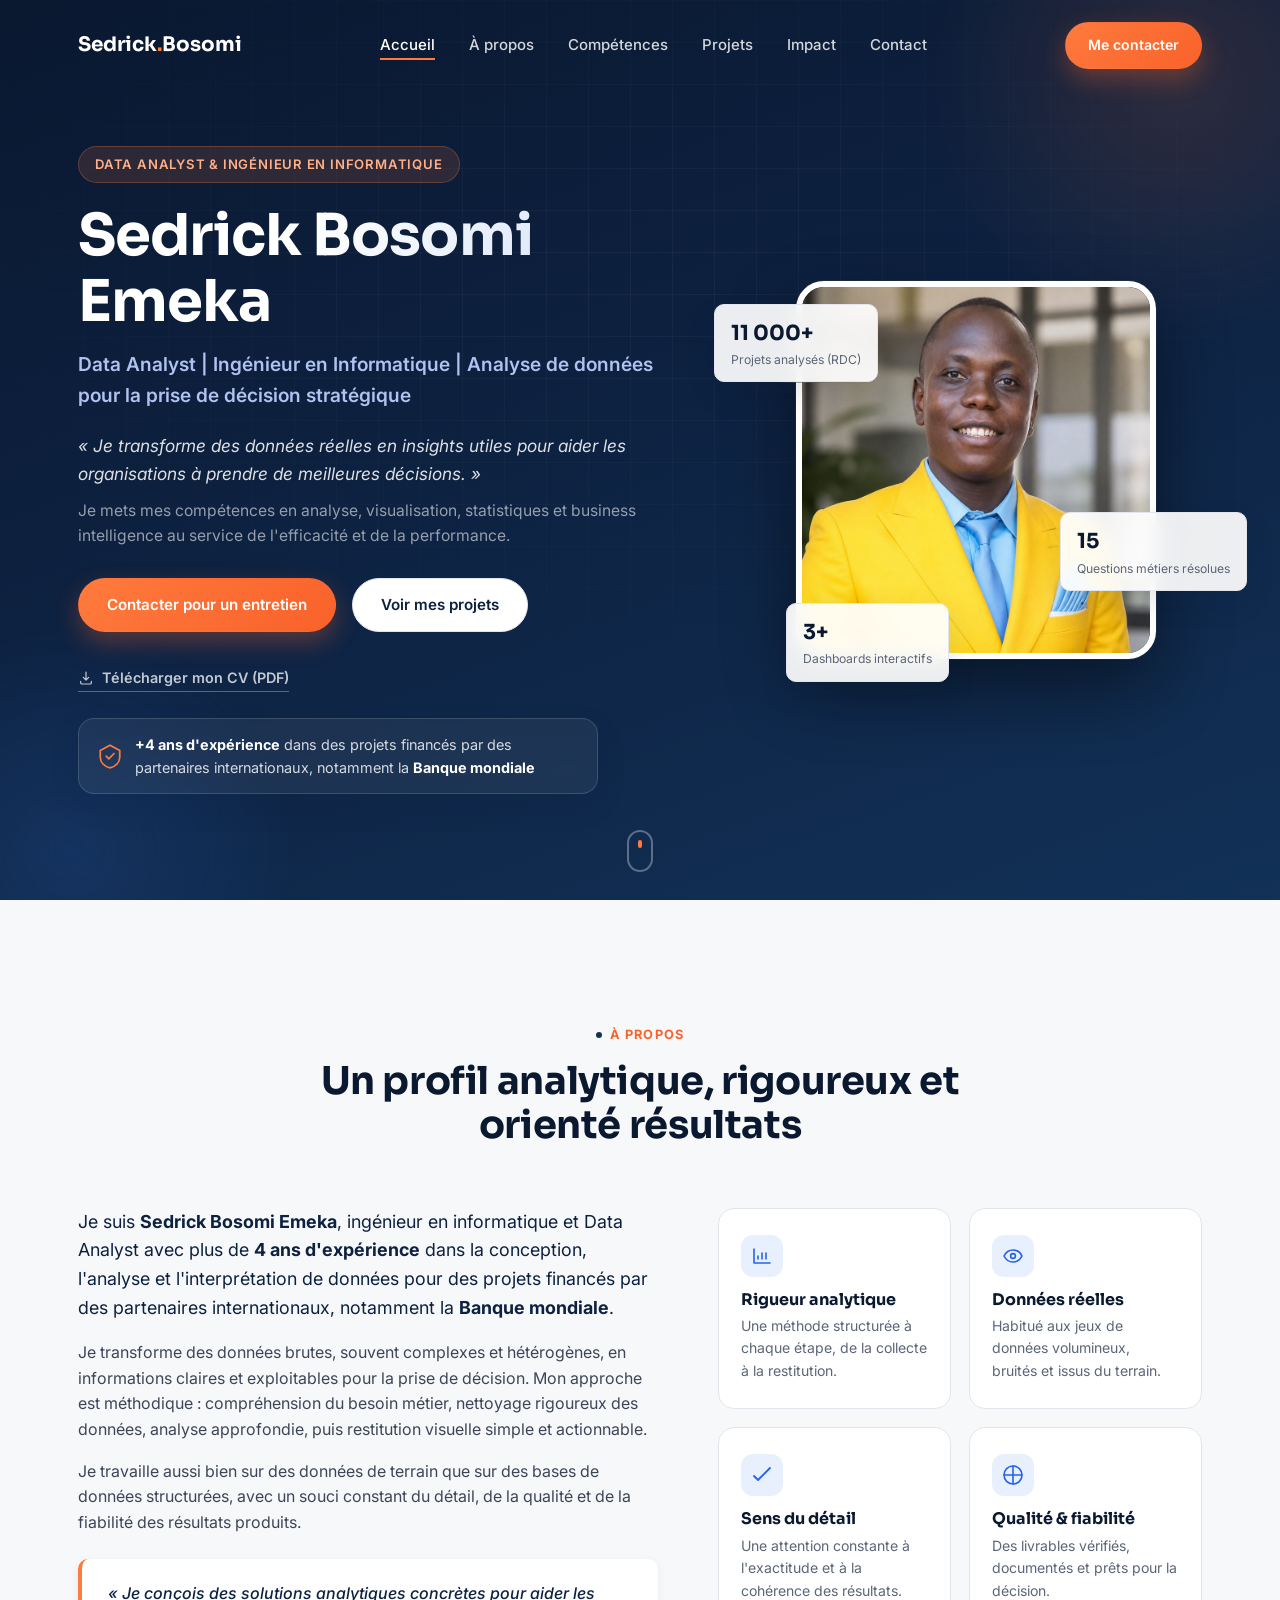
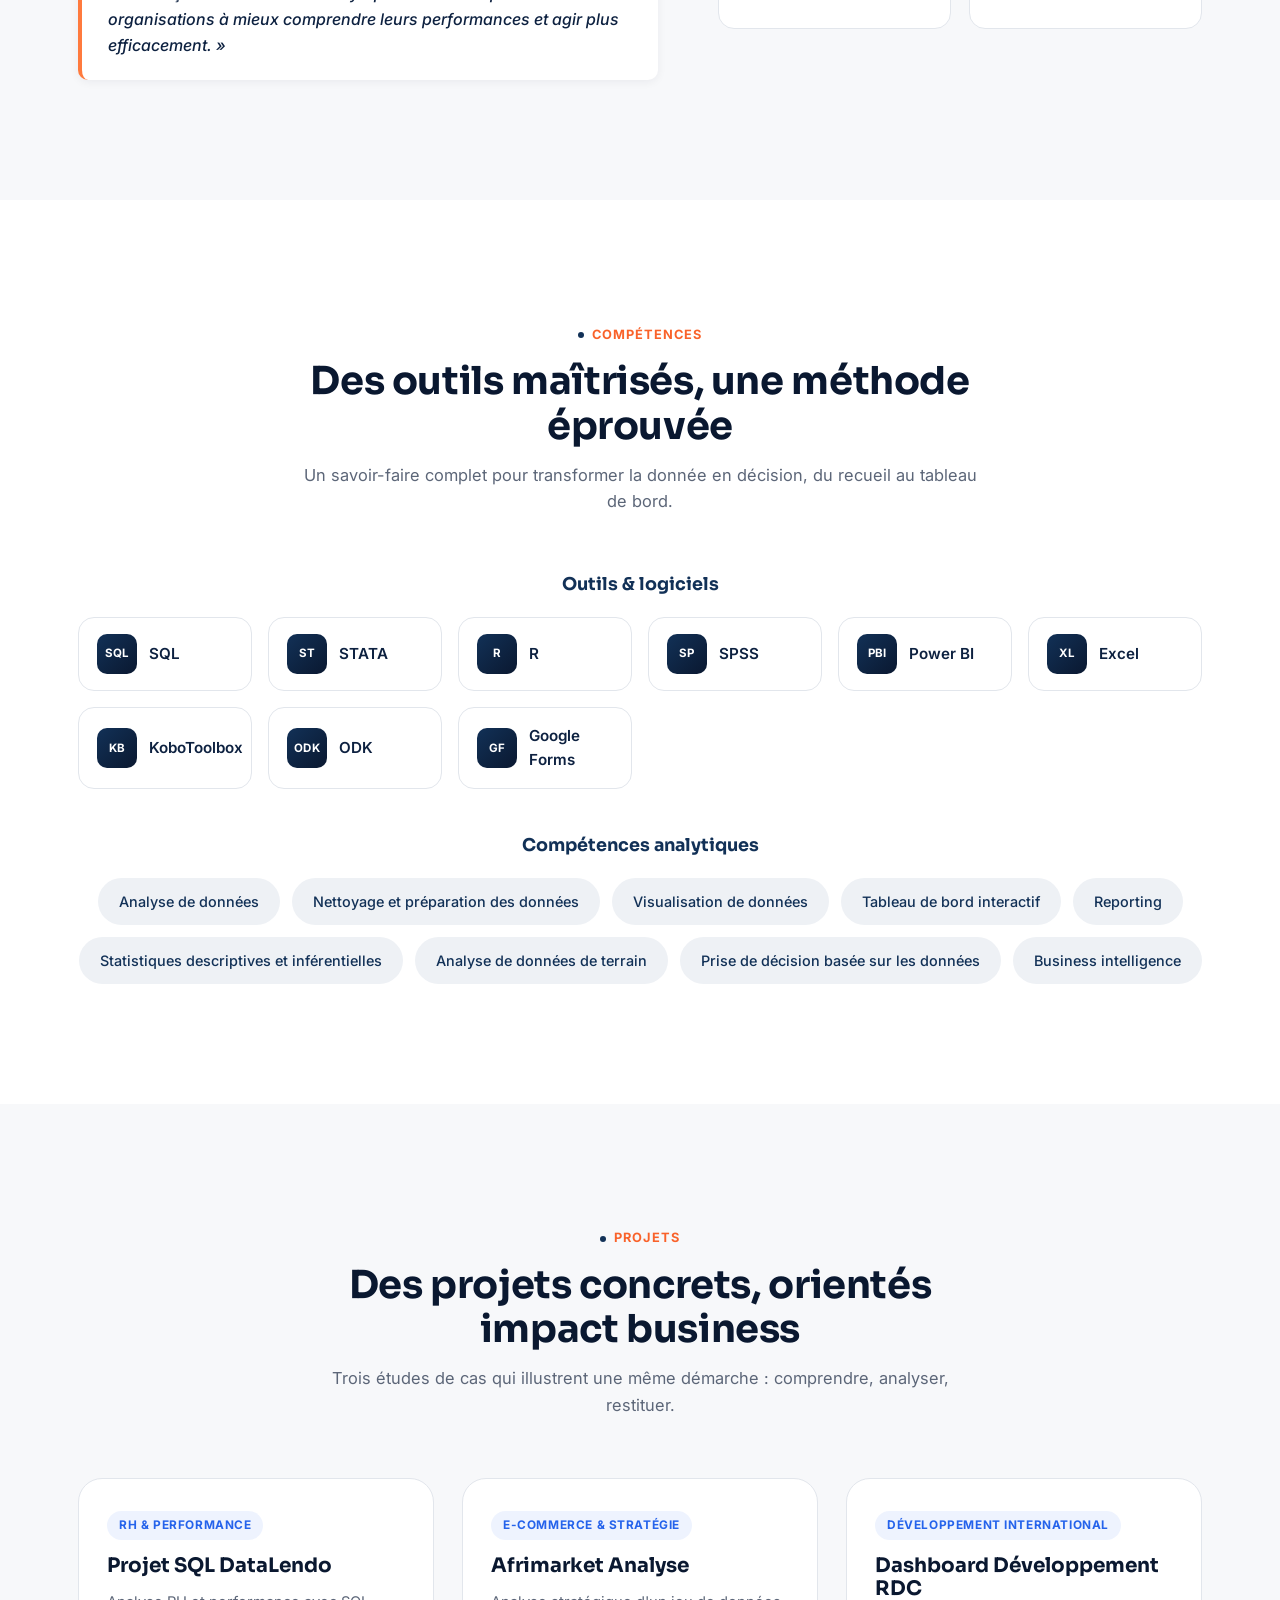
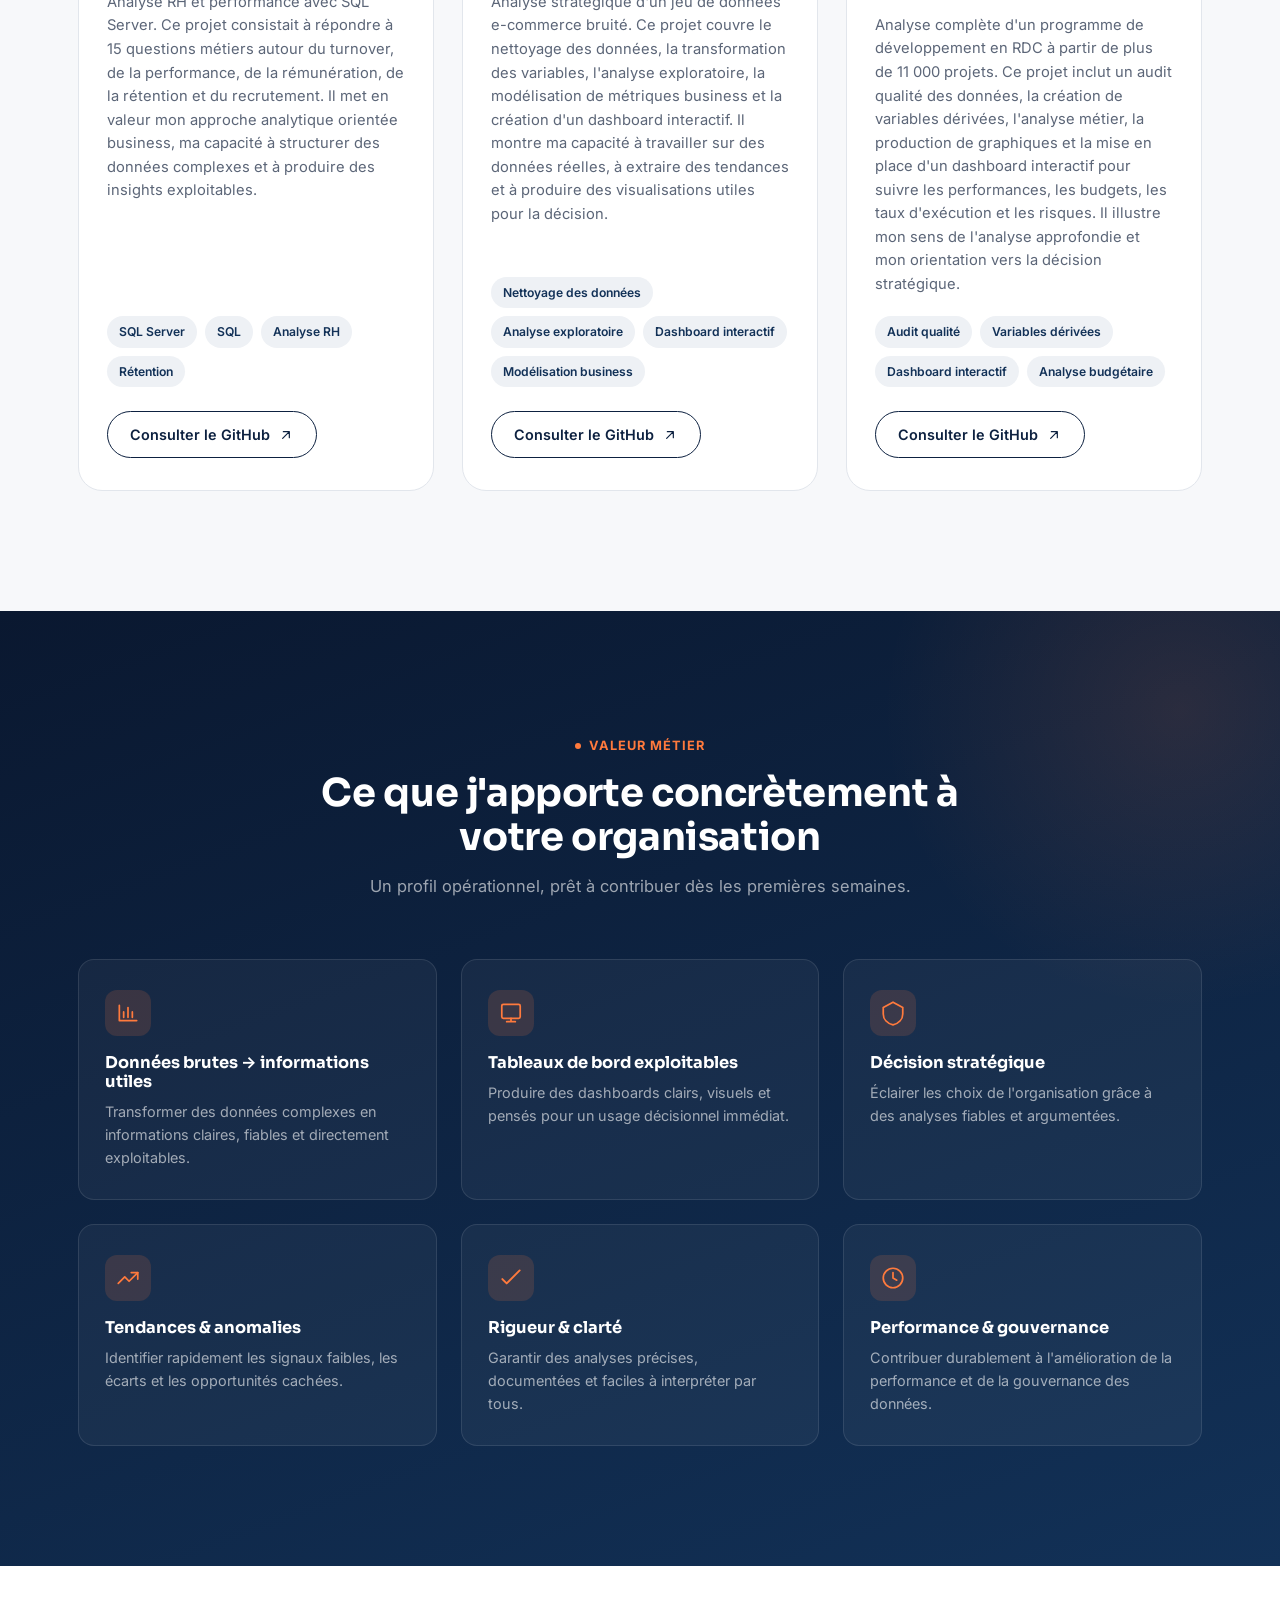
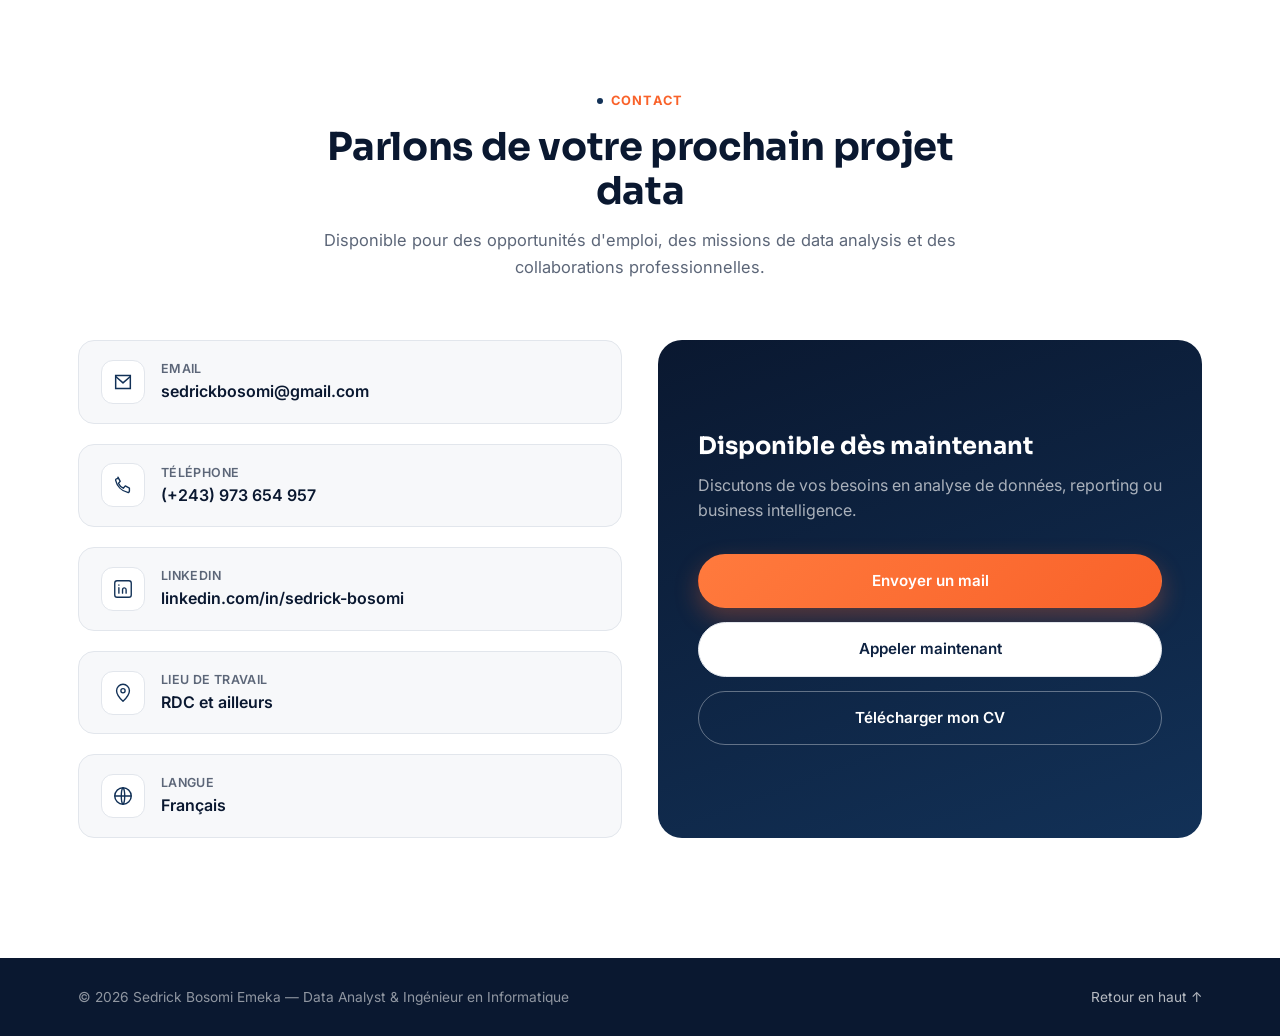
==== commit aa201212: "Audit complet : perf, SEO, accessibilité, ajout du CV - Photo compressée (1,9 Mo -> 71 Ko) + favicon" ====
--- a/index.html
+++ b/index.html
@@ -8,20 +8,52 @@
 <meta name="keywords" content="Data Analyst, Ingénieur informatique, SQL, Power BI, STATA, R, SPSS, Analyse de données, Business Intelligence, RDC">
 <meta name="author" content="Sedrick Bosomi Emeka">
 
+<link rel="canonical" href="https://sedrickbosomi-data-analyst.github.io/">
+<meta name="theme-color" content="#0a1830">
+
 <meta property="og:type" content="website">
+<meta property="og:url" content="https://sedrickbosomi-data-analyst.github.io/">
+<meta property="og:locale" content="fr_FR">
 <meta property="og:title" content="Sedrick Bosomi Emeka — Data Analyst & Ingénieur en Informatique">
 <meta property="og:description" content="Je transforme des données réelles en insights utiles pour aider les organisations à prendre de meilleures décisions.">
-<meta property="og:image" content="assets/prof.png">
-
-<link rel="icon" type="image/png" href="assets/prof.png">
+<meta property="og:image" content="https://sedrickbosomi-data-analyst.github.io/assets/og-image.jpg">
+
+<meta name="twitter:card" content="summary_large_image">
+<meta name="twitter:title" content="Sedrick Bosomi Emeka — Data Analyst & Ingénieur en Informatique">
+<meta name="twitter:description" content="Je transforme des données réelles en insights utiles pour aider les organisations à prendre de meilleures décisions.">
+<meta name="twitter:image" content="https://sedrickbosomi-data-analyst.github.io/assets/og-image.jpg">
+
+<link rel="icon" type="image/png" sizes="32x32" href="assets/favicon-32.png">
+<link rel="apple-touch-icon" sizes="180x180" href="assets/apple-touch-icon.png">
 
 <link rel="preconnect" href="https://fonts.googleapis.com">
 <link rel="preconnect" href="https://fonts.gstatic.com" crossorigin>
 <link href="https://fonts.googleapis.com/css2?family=Sora:wght@400;500;600;700;800&family=Inter:wght@400;500;600;700&display=swap" rel="stylesheet">
 
 <link rel="stylesheet" href="css/style.css">
+
+<script type="application/ld+json">
+{
+  "@context": "https://schema.org",
+  "@type": "Person",
+  "name": "Sedrick Bosomi Emeka",
+  "jobTitle": "Data Analyst & Ingénieur en Informatique",
+  "url": "https://sedrickbosomi-data-analyst.github.io/",
+  "image": "https://sedrickbosomi-data-analyst.github.io/assets/og-image.jpg",
+  "email": "mailto:sedrickbosomi@gmail.com",
+  "telephone": "+243973654957",
+  "address": { "@type": "PostalAddress", "addressCountry": "CD" },
+  "sameAs": [
+    "https://www.linkedin.com/in/sedrick-bosomi",
+    "https://github.com/sedrickbosomi-data-analyst"
+  ],
+  "knowsAbout": ["SQL", "STATA", "R", "SPSS", "Power BI", "Excel", "Analyse de données", "Business Intelligence"]
+}
+</script>
 </head>
 <body>
+
+<a href="#main-content" class="skip-link">Aller au contenu principal</a>
 
 <div id="progress-bar"></div>
 
@@ -42,13 +74,13 @@
 
     <a href="#contact" class="btn btn-primary btn-nav">Me contacter</a>
 
-    <button class="nav-toggle" id="nav-toggle" aria-label="Ouvrir le menu" aria-expanded="false">
+    <button class="nav-toggle" id="nav-toggle" aria-label="Ouvrir le menu" aria-expanded="false" aria-controls="main-nav">
       <span></span><span></span><span></span>
     </button>
   </div>
 </header>
 
-<main>
+<main id="main-content">
 
   <!-- ================= HERO ================= -->
   <section id="accueil" class="hero">
@@ -70,6 +102,11 @@
           <a href="#projets" class="btn btn-secondary">Voir mes projets</a>
         </div>
 
+        <a href="assets/CV_Sedrick_Bosomi.pdf" download class="cv-link">
+          <svg viewBox="0 0 24 24"><path d="M12 3v12m0 0 4-4m-4 4-4-4" fill="none" stroke="currentColor" stroke-width="1.8" stroke-linecap="round" stroke-linejoin="round"/><path d="M4 17v2a2 2 0 0 0 2 2h12a2 2 0 0 0 2-2v-2" fill="none" stroke="currentColor" stroke-width="1.8" stroke-linecap="round" stroke-linejoin="round"/></svg>
+          Télécharger mon CV (PDF)
+        </a>
+
         <div class="hero-badge">
           <svg viewBox="0 0 24 24" class="icon"><path d="M12 2 3 7v6c0 5 3.8 8.7 9 10 5.2-1.3 9-5 9-10V7l-9-5Z" fill="none" stroke="currentColor" stroke-width="1.6"/><path d="m8.5 12.2 2.4 2.4 4.8-4.9" fill="none" stroke="currentColor" stroke-width="1.6" stroke-linecap="round" stroke-linejoin="round"/></svg>
           <span><strong>+4 ans d'expérience</strong> dans des projets financés par des partenaires internationaux, notamment la <strong>Banque mondiale</strong></span>
@@ -78,7 +115,7 @@
 
       <div class="hero-visual reveal">
         <div class="hero-photo-frame">
-          <img src="assets/prof.png" alt="Portrait de Sedrick Bosomi Emeka" class="hero-photo">
+          <img src="assets/prof.jpg" alt="Portrait de Sedrick Bosomi Emeka" class="hero-photo" width="900" height="900" fetchpriority="high">
         </div>
 
         <div class="float-card card-1">
@@ -386,6 +423,7 @@
           <div class="contact-buttons">
             <a href="mailto:sedrickbosomi@gmail.com" class="btn btn-primary btn-block">Envoyer un mail</a>
             <a href="tel:+243973654957" class="btn btn-secondary btn-block">Appeler maintenant</a>
+            <a href="assets/CV_Sedrick_Bosomi.pdf" download class="btn btn-outline btn-block btn-outline-light">Télécharger mon CV</a>
           </div>
         </div>
       </div>
--- a/css/style.css
+++ b/css/style.css
@@ -10,13 +10,14 @@
   --navy-700: #1a4171;
   --blue-600: #2563eb;
   --blue-500: #3b82f6;
+  --orange-300: #ffb088;
   --orange-500: #ff7a3d;
   --orange-600: #f9622a;
   --gray-50: #f7f8fa;
   --gray-100: #eef1f5;
   --gray-200: #e2e6ec;
   --gray-400: #9aa4b2;
-  --gray-500: #6b7688;
+  --gray-500: #5c6678;
   --gray-700: #3d4658;
   --white: #ffffff;
 
@@ -36,6 +37,21 @@
 }
 
 * { box-sizing: border-box; margin: 0; padding: 0; }
+
+.skip-link {
+  position: absolute;
+  top: -60px;
+  left: 12px;
+  z-index: 2000;
+  background: var(--navy-950);
+  color: var(--white);
+  padding: 12px 20px;
+  border-radius: var(--radius-sm);
+  font-weight: 600;
+  font-size: 0.9rem;
+  transition: top 0.2s ease;
+}
+.skip-link:focus { top: 12px; }
 
 html { scroll-behavior: smooth; }
 
@@ -125,6 +141,18 @@
   color: var(--white);
 }
 
+.btn-outline-light {
+  background: transparent;
+  color: var(--white);
+  border-color: rgba(255, 255, 255, 0.35);
+  padding: 14px 28px;
+  font-size: 0.95rem;
+}
+.btn-outline-light:hover {
+  background: rgba(255, 255, 255, 0.1);
+  border-color: var(--white);
+}
+
 .btn-block { width: 100%; justify-content: center; }
 
 .btn-nav { padding: 11px 22px; font-size: 0.88rem; }
@@ -158,10 +186,12 @@
   font-family: var(--font-head);
   font-weight: 700;
   font-size: 1.25rem;
-  color: var(--navy-950);
+  color: var(--white);
   flex-shrink: 0;
+  transition: color var(--transition);
 }
 .logo span { color: var(--orange-500); }
+.site-header.scrolled .logo { color: var(--navy-950); }
 
 .main-nav ul {
   display: flex;
@@ -170,7 +200,7 @@
 .nav-link {
   font-size: 0.94rem;
   font-weight: 500;
-  color: var(--gray-700);
+  color: rgba(255, 255, 255, 0.82);
   position: relative;
   padding: 4px 0;
   transition: color var(--transition);
@@ -183,8 +213,12 @@
   background: var(--orange-500);
   transition: width var(--transition);
 }
-.nav-link:hover, .nav-link.active { color: var(--navy-950); }
+.nav-link:hover, .nav-link.active { color: var(--white); }
 .nav-link:hover::after, .nav-link.active::after { width: 100%; }
+
+.site-header.scrolled .nav-link { color: var(--gray-700); }
+.site-header.scrolled .nav-link:hover,
+.site-header.scrolled .nav-link.active { color: var(--navy-950); }
 
 .nav-toggle {
   display: none;
@@ -200,10 +234,11 @@
 .nav-toggle span {
   height: 2px;
   width: 100%;
-  background: var(--navy-950);
+  background: var(--white);
   border-radius: 2px;
   transition: var(--transition);
 }
+.site-header.scrolled .nav-toggle span { background: var(--navy-950); }
 
 /* =========================================================
    HERO
@@ -214,7 +249,7 @@
   display: flex;
   align-items: center;
   padding: 140px 0 100px;
-  background: linear-gradient(180deg, var(--gray-50) 0%, var(--white) 70%);
+  background: linear-gradient(160deg, var(--navy-950) 0%, var(--navy-900) 45%, var(--navy-800) 100%);
   overflow: hidden;
 }
 
@@ -222,25 +257,25 @@
   position: absolute;
   border-radius: 50%;
   filter: blur(10px);
-  opacity: 0.5;
+  opacity: 0.7;
   z-index: 0;
 }
 .shape-1 {
   width: 520px; height: 520px;
-  background: radial-gradient(circle, rgba(37,99,235,0.16), transparent 70%);
+  background: radial-gradient(circle, rgba(255,122,61,0.20), transparent 70%);
   top: -180px; right: -160px;
 }
 .shape-2 {
-  width: 420px; height: 420px;
-  background: radial-gradient(circle, rgba(255,122,61,0.14), transparent 70%);
-  bottom: -160px; left: -140px;
+  width: 460px; height: 460px;
+  background: radial-gradient(circle, rgba(59,130,246,0.20), transparent 70%);
+  bottom: -180px; left: -160px;
 }
 .hero-grid-overlay {
   position: absolute;
   inset: 0;
   background-image:
-    linear-gradient(rgba(10,24,48,0.03) 1px, transparent 1px),
-    linear-gradient(90deg, rgba(10,24,48,0.03) 1px, transparent 1px);
+    linear-gradient(rgba(255,255,255,0.045) 1px, transparent 1px),
+    linear-gradient(90deg, rgba(255,255,255,0.045) 1px, transparent 1px);
   background-size: 42px 42px;
   mask-image: radial-gradient(ellipse 60% 50% at 50% 30%, black, transparent);
   z-index: 0;
@@ -261,8 +296,9 @@
   font-weight: 600;
   letter-spacing: 0.06em;
   text-transform: uppercase;
-  color: var(--orange-600);
-  background: rgba(255, 122, 61, 0.1);
+  color: var(--orange-300);
+  background: rgba(255, 122, 61, 0.14);
+  border: 1px solid rgba(255, 122, 61, 0.28);
   padding: 7px 16px;
   border-radius: 999px;
   margin-bottom: 20px;
@@ -271,19 +307,23 @@
 .hero-text h1 {
   font-size: clamp(2.4rem, 5vw, 3.6rem);
   margin-bottom: 14px;
-  letter-spacing: -0.01em;
+  letter-spacing: -0.015em;
+  background: linear-gradient(120deg, #ffffff 35%, #c9d9f5 100%);
+  -webkit-background-clip: text;
+  background-clip: text;
+  color: transparent;
 }
 
 .hero-role {
   font-size: clamp(1.02rem, 2vw, 1.2rem);
   font-weight: 600;
-  color: var(--navy-800);
+  color: #afc2f0;
   margin-bottom: 22px;
 }
 
 .hero-tagline {
   font-size: 1.08rem;
-  color: var(--gray-700);
+  color: rgba(255, 255, 255, 0.86);
   max-width: 560px;
   margin-bottom: 10px;
   font-style: italic;
@@ -291,7 +331,7 @@
 .hero-tagline-secondary {
   font-style: normal;
   font-size: 0.98rem;
-  color: var(--gray-500);
+  color: rgba(255, 255, 255, 0.56);
   margin-bottom: 30px;
 }
 
@@ -302,19 +342,36 @@
   margin-bottom: 34px;
 }
 
+.cv-link {
+  display: inline-flex;
+  align-items: center;
+  gap: 8px;
+  color: rgba(255, 255, 255, 0.75);
+  font-size: 0.9rem;
+  font-weight: 600;
+  margin-bottom: 26px;
+  border-bottom: 1px solid rgba(255, 255, 255, 0.3);
+  padding-bottom: 2px;
+  transition: var(--transition);
+}
+.cv-link svg { width: 16px; height: 16px; }
+.cv-link:hover { color: var(--orange-300); border-color: var(--orange-300); }
+
 .hero-badge {
   display: flex;
   align-items: center;
   gap: 12px;
-  background: var(--white);
-  border: 1px solid var(--gray-200);
+  background: rgba(255, 255, 255, 0.06);
+  border: 1px solid rgba(255, 255, 255, 0.14);
+  backdrop-filter: blur(8px);
   padding: 14px 18px;
   border-radius: var(--radius-md);
-  box-shadow: var(--shadow-sm);
+  box-shadow: var(--shadow-md);
   max-width: 520px;
   font-size: 0.9rem;
-  color: var(--gray-700);
-}
+  color: rgba(255, 255, 255, 0.82);
+}
+.hero-badge strong { color: var(--white); }
 .hero-badge .icon {
   width: 26px; height: 26px;
   flex-shrink: 0;
@@ -334,7 +391,7 @@
   aspect-ratio: 1 / 1.05;
   border-radius: 28px;
   overflow: hidden;
-  box-shadow: var(--shadow-lg);
+  box-shadow: 0 30px 70px rgba(0,0,0,0.45), 0 0 0 1px rgba(255,255,255,0.06);
   border: 6px solid var(--white);
   background: var(--navy-900);
 }
@@ -383,7 +440,7 @@
   transform: translateX(-50%);
   width: 26px;
   height: 42px;
-  border: 2px solid var(--gray-400);
+  border: 2px solid rgba(255, 255, 255, 0.32);
   border-radius: 14px;
   z-index: 1;
 }
@@ -413,7 +470,9 @@
   text-align: center;
 }
 .section-tag {
-  display: inline-block;
+  display: inline-flex;
+  align-items: center;
+  gap: 8px;
   font-size: 0.8rem;
   font-weight: 700;
   letter-spacing: 0.08em;
@@ -421,9 +480,18 @@
   color: var(--orange-600);
   margin-bottom: 14px;
 }
+.section-tag::before {
+  content: "";
+  width: 6px;
+  height: 6px;
+  border-radius: 50%;
+  background: var(--navy-800);
+}
+.section-tag-light::before { background: var(--orange-500); }
 .section-head h2 {
   font-size: clamp(1.7rem, 3.4vw, 2.4rem);
   margin-bottom: 14px;
+  letter-spacing: -0.01em;
 }
 .section-sub {
   color: var(--gray-500);
@@ -837,6 +905,8 @@
   }
   .main-nav.open { transform: translateX(0); }
   .main-nav ul { flex-direction: column; gap: 26px; }
+  .main-nav .nav-link { color: var(--gray-700); }
+  .main-nav .nav-link:hover, .main-nav .nav-link.active { color: var(--navy-950); }
   .nav-toggle { display: flex; }
   .btn-nav { display: none; }
 
